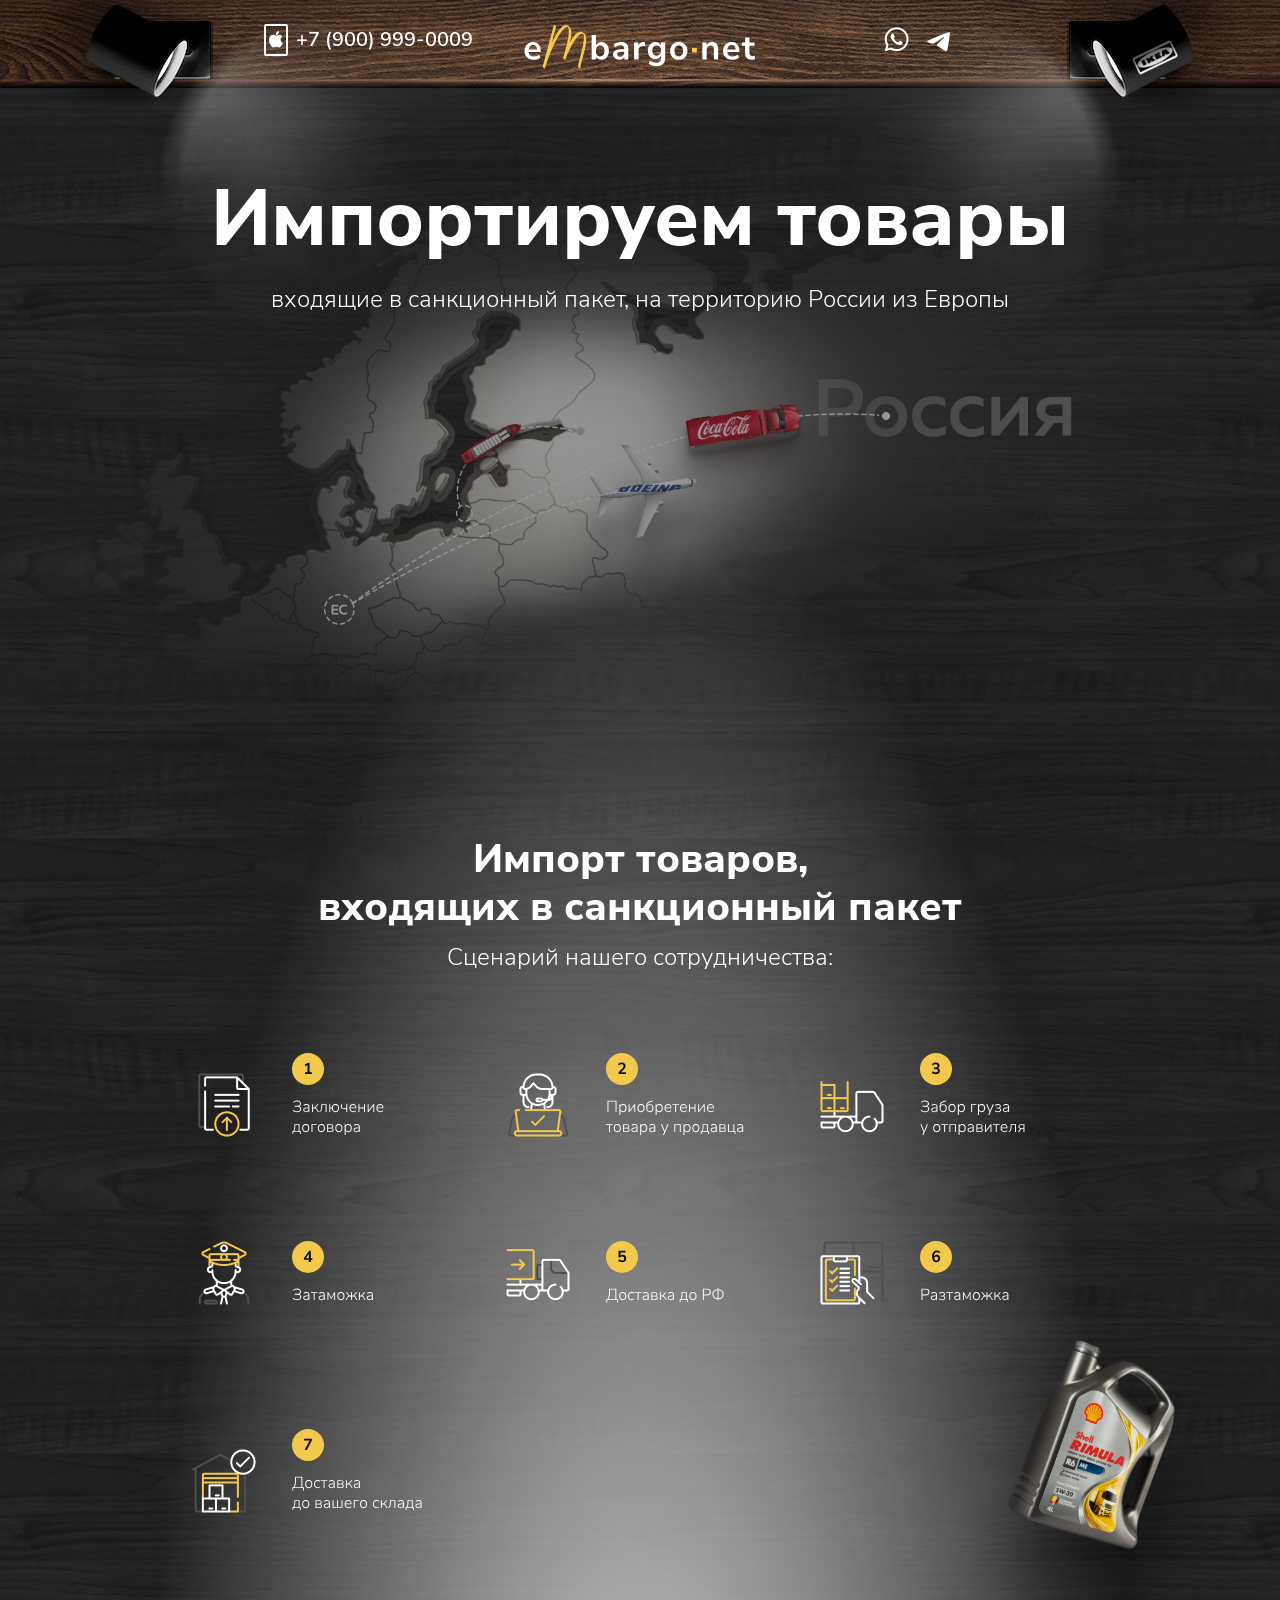
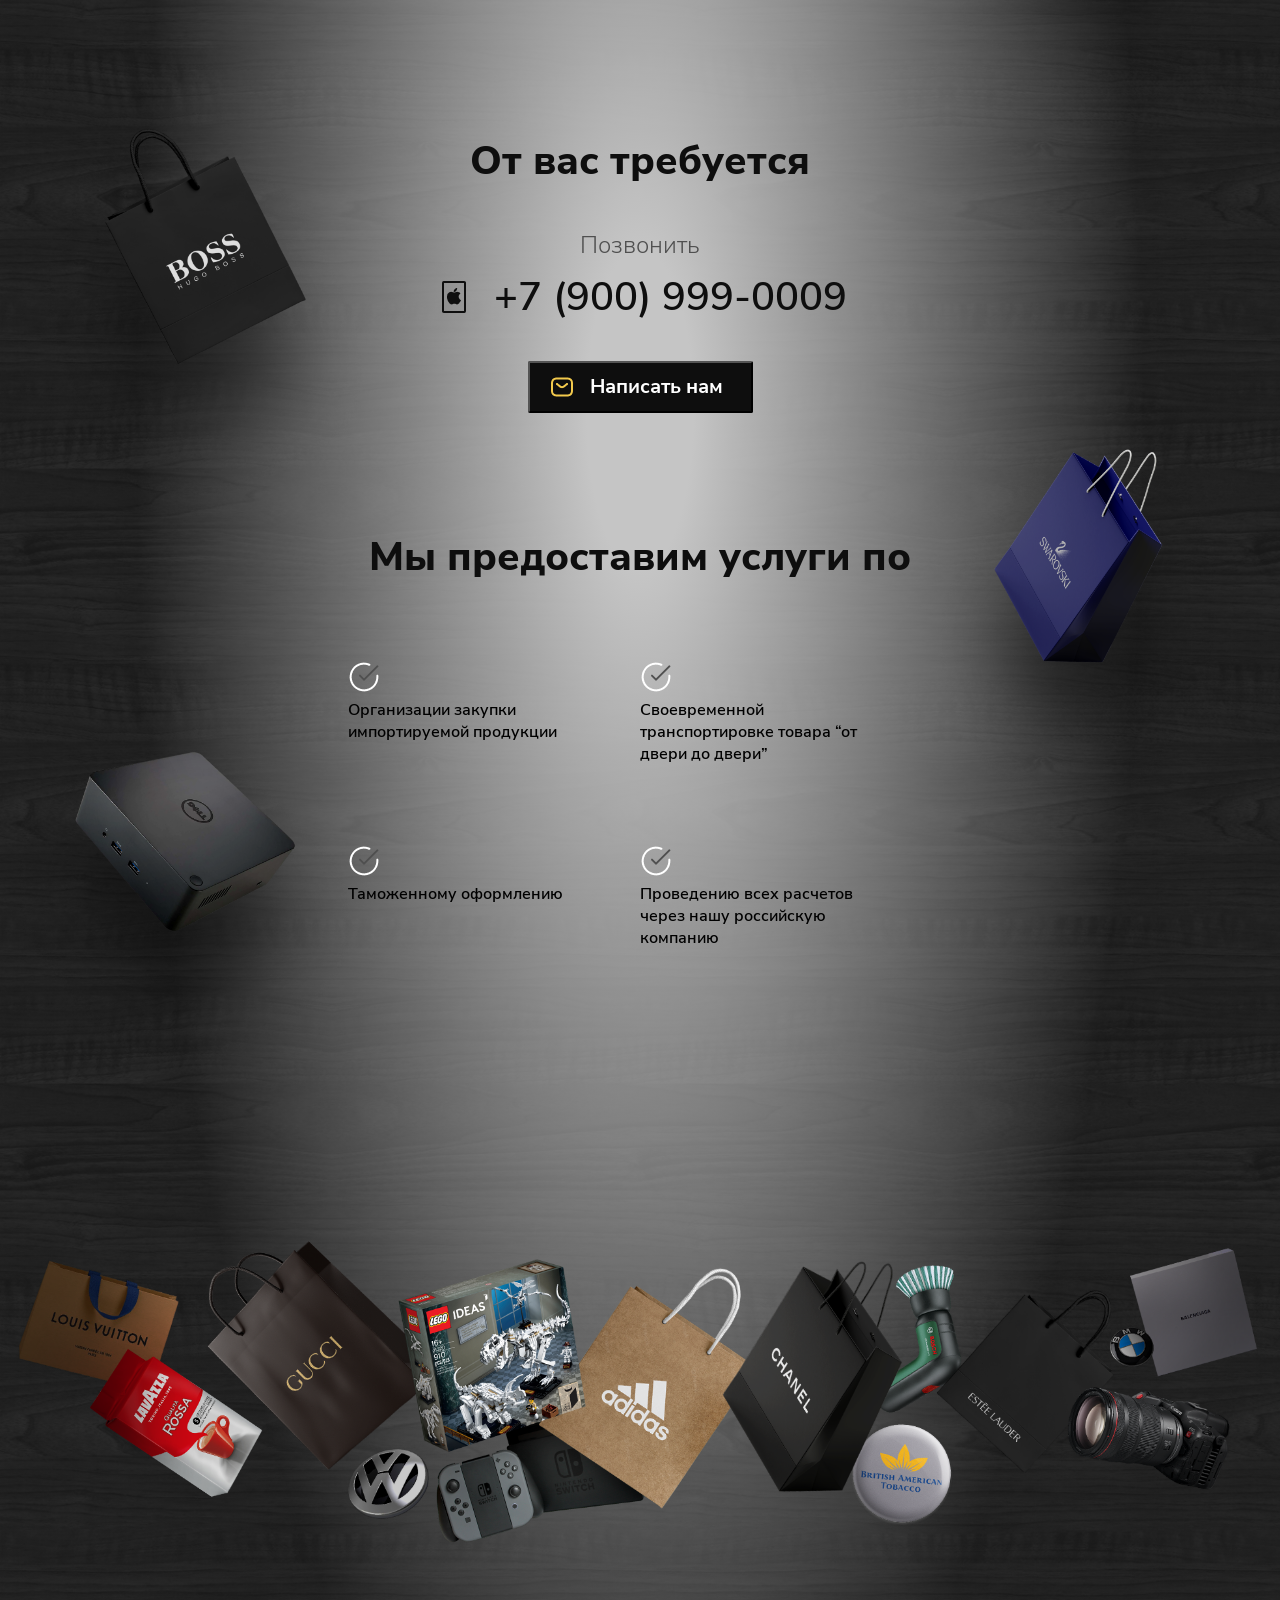
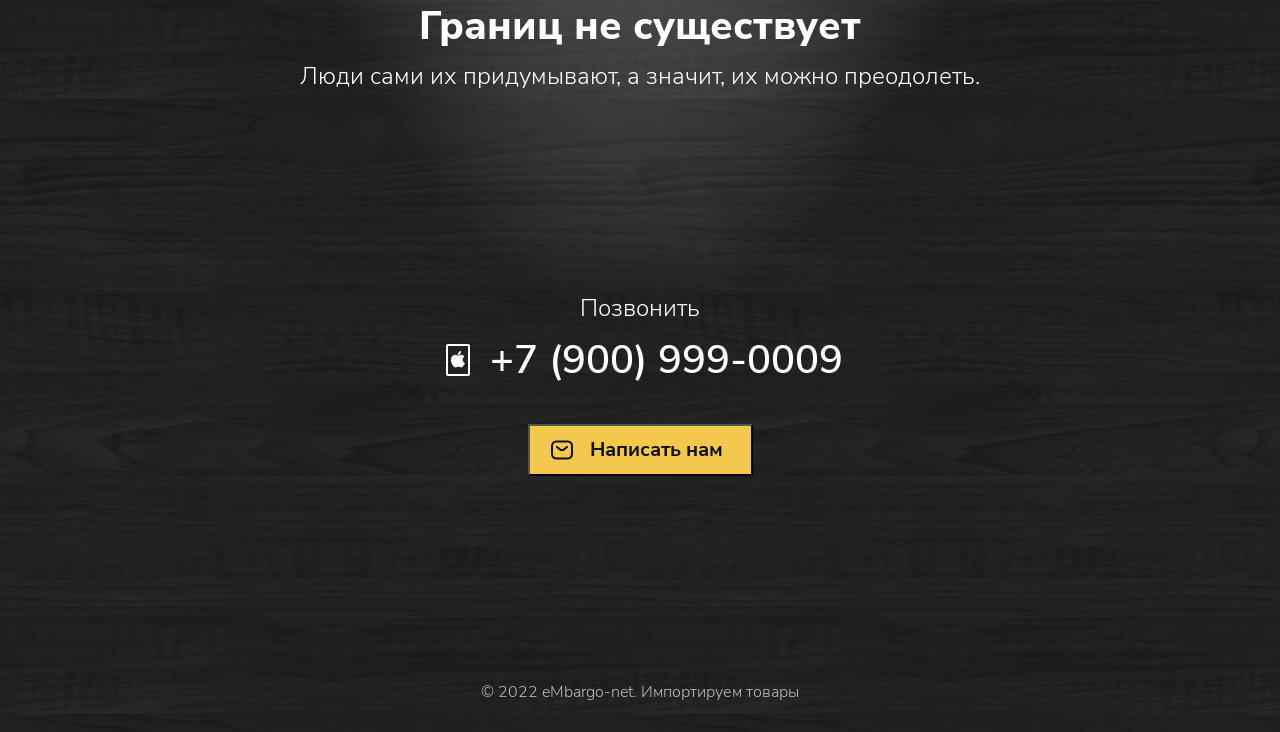
==== main.html @ 3dcdc79e "initial commit" ====
<!DOCTYPE html>
<html lang="ru">
  <head>
    <meta charset="utf-8" />
    <title>eMbargo</title>
    <link rel="stylesheet" href="./main.css" />
  </head>
  <body>
    <header>
      <div class="desctop">
        <img
          src="./images/pic-light-left.svg"
          class="pic-light-left"
          alt="light-left"
        />
        <img
          src="./images/pic-light-right.svg"
          class="pic-light-right"
          alt="light-right"
        />
      </div>
      <div class="mobile">
        <img
          src="./images/pic-light-left-mobile.svg"
          class="pic-light-left"
          alt="light-left"
        />
        <img
          src="./images/pic-light-right-mobile.svg"
          class="pic-light-right"
          alt="light-right"
        />
      </div>
      <div class="tel">
        <img src="./images/tel.svg" alt="tel: +7 (900) 999-0009" />
        <p class="number">+7 (900) 999-0009</p>
      </div>
      <div class="link">
        <a class="tel-mobile" href="tel:+79009990009"
          ><img src="./images/tel.svg" alt="tel: +7 (900) 999-0009"
        /></a>
        <a href="https://api.whatsapp.com/send?phone=79009990009"
          ><img src="./images/WhatsApp.svg" alt="tel: +7 (900) 999-0009"
        /></a>
        <a><img src="./images/Telegram.svg" alt="tel: +7 (900) 999-0009" /></a>
      </div>
    </header>
    <main>
      <div class="map">
        <h1>Импортируем товары</h1>
        <h3>входящие в санкционный пакет, на территорию России из Европы</h3>
      </div>
      <h2>Импорт товаров,</h2>
      <h2>входящих в санкционный пакет</h2>
      <h3>Сценарий нашего сотрудничества:</h3>
      <div class="description">
        <div class="frame">
          <img
            src="./images/Teaser1.png"
            class="teaser"
            alt="Заключение договора"
          />
          <img src="./images/Frame1.svg" alt="Заключение договора" />
        </div>
        <div class="frame">
          <img
            src="./images/Teaser2.png"
            class="teaser"
            alt="Заключение договора"
          />
          <img src="./images/Frame2.svg" alt="Приобретение товара у продавца" />
        </div>
        <div class="frame">
          <img
            src="./images/Teaser3.png"
            class="teaser"
            alt="Заключение договора"
          />
          <img src="./images/Frame3.svg" alt="Забор груза у отправителя" />
        </div>
        <div class="frame">
          <img
            src="./images/Teaser4.png"
            class="teaser"
            alt="Заключение договора"
          />
          <img src="./images/Frame4.svg" alt="Затаможка" />
        </div>
        <div class="frame">
          <img
            src="./images/Teaser5.png"
            class="teaser"
            alt="Заключение договора"
          />
          <img src="./images/Frame5.svg" alt="Доставка до РФ" />
        </div>
        <div class="frame">
          <img
            src="./images/Teaser6.png"
            class="teaser"
            alt="Заключение договора"
          />
          <img src="./images/Frame6.svg" alt="Разтаможка" />
        </div>
        <div class="frame">
          <img
            src="./images/Teaser7.png"
            class="teaser"
            alt="Заключение договора"
          />
          <img src="./images/Frame7.svg" alt="Доставка до вашего склада" />
        </div>
      </div>
      <div class="images">
        <img src="./images/pic-1.png" class="pic-1" alt="pic-1" />
        <img src="./images/pic-2.png" class="pic-2" alt="pic-2" />
      </div>
      <div class="requared">От вас требуется</div>
      <div class="call">Позвонить</div>
      <div class="number-block">
        <img src="./images/Apple.png" alt="tel: +7 (900) 999-0009" />
        <p class="number-black">+7 (900) 999-0009</p>
      </div>
      <div class="button-block">
        <button class="button-dark" type="button">
          <img src="./images/sms.png" alt="sms" />
          <p class="button-dark-text">Написать нам</p>
        </button>
      </div>
      <div class="images">
        <img src="./images/pic-3.png" class="pic-3" alt="pic-3" />
        <img src="./images/pic-4.png" class="pic-4" alt="pic-4" />
      </div>
      <div class="requared">Мы предоставим услуги по</div>
      <div class="facilities">
        <!-- <img src="./facilities.png" alt="Услуги" /> -->
        <div>
          <img
            src="./images/check.png"
            alt="Организации закупки импортируемой продукции"
          />
          <p>Организации закупки импортируемой продукции</p>
        </div>
        <div>
          <img
            src="./images/check.png"
            alt="Своевременной транспортировке товара “от двери до двери”"
          />
          <p>Своевременной транспортировке товара “от двери до двери”</p>
        </div>
        <div>
          <img src="./images/check.png" alt="Таможенному оформлению" />
          <p>Таможенному оформлению</p>
        </div>
        <div>
          <img
            src="./images/check.png"
            alt="Проведению всех расчетов через нашу российскую компанию"
          />
          <p>Проведению всех расчетов через нашу российскую компанию</p>
        </div>
      </div>
      <div class="images desctop">
        <img src="./images/pic-5.png" class="pic-5" alt="pic-5" />
        <img src="./images/pic-6.png" class="pic-6" alt="pic-6" />
      </div>
      <div class="img-wrap">
        <img src="./images/pic-5.png" class="pic-5" alt="pic-5" />
        <img src="./images/pic-6.png" class="pic-6" alt="pic-6" />
      </div>
      <h2>Границ не существует</h2>
      <h3>Люди сами их придумывают, а значит, их можно преодолеть.</h3>
      <div class="call-white">Позвонить</div>
      <div class="number-block">
        <img src="./images/Apple-white.png" alt="tel: +7 (900) 999-0009" />
        <p class="number-white">+7 (900) 999-0009</p>
      </div>
      <div class="button-block">
        <button class="button-yallow" type="button">
          <img src="./images/sms-dark.png" alt="sms" />
          <p class="button-white-text">Написать нам</p>
        </button>
      </div>
      <div class="footer">© 2022 eMbargo-net. Импортируем товары</div>
    </main>
  </body>
</html>
---- main.css ----
@font-face {
  font-family: "NunitoSans-SemiBold";
  src: url(./fonts/NunitoSans/NunitoSans-SemiBold.ttf);
}

@font-face {
  font-family: "NunitoSans-ExtraBold";
  src: url(./fonts/NunitoSans/NunitoSans-ExtraBold.ttf);
}

@font-face {
  font-family: "NunitoSans-Bold";
  src: url(./fonts/NunitoSans/NunitoSans-Bold.ttf);
}

@font-face {
  font-family: "NunitoSans-Light";
  src: url(./fonts/NunitoSans/NunitoSans-Light.ttf);
}

* {
  margin: 0;
  padding: 0;
  font-family: "NunitoSans-SemiBold", sans-serif;
  font-style: normal;
}

header {
  height: 88px;
  background-image: url("./images/eMbargo·net.svg"), url("./images/header.png");
  background-size: 242px 50px, cover;
  background-position: center center, center top;
  background-repeat: no-repeat, no-repeat;
  display: flex;
  justify-content: space-between;
}

.pic-light-left {
  position: absolute;
  top: 0;
}

.pic-light-right {
  position: absolute;
  top: 0;
  right: 0;
}

.mobile {
  display: none;
}

.tel {
  display: flex;
  align-items: center;

  position: absolute;
  top: 20px;
  left: 20%;
}

.number {
  font-family: "NunitoSans-SemiBold", sans-serif;
  font-weight: 600;
  font-size: 20px;
  line-height: 32px;
  color: #ffffff;
}

.link {
  position: absolute;
  top: 20px;
  right: 25%;
}

.tel-mobile {
  display: none;
}

main {
  background-image: radial-gradient(
      50% 50% at 50% 50%,
      rgb(197, 197, 197) 8.33%,
      rgba(49, 49, 49, 0.5) 78.65%
    ),
    url("./images/map.png"), url("./images/bg.png");
  background-position: center top, center top, center top;
  background-size: auto, contain, cover;
  background-repeat: no-repeat, no-repeat, no-repeat;
}

.map {
  padding-bottom: 520px;
}

h1 {
  padding-top: 76px;
  font-family: "NunitoSans-ExtraBold", sans-serif;
  font-weight: 800;
  font-size: 80px;
  line-height: 109px;
  text-align: center;
  color: #ffffff;
}

h3 {
  margin-top: 10px;
  font-family: "NunitoSans-Light", sans-serif;
  font-weight: 300;
  font-size: 24px;
  line-height: 32px;
  text-align: center;
  color: #ffffff;
}

h2 {
  font-family: "NunitoSans-ExtraBold", sans-serif;
  font-weight: 800;
  font-size: 40px;
  line-height: 48px;
  text-align: center;
  color: #ffffff;
}

.description {
  margin-top: 80px;
  margin-left: 15%;
  display: flex;
  flex-direction: row;
  flex-wrap: wrap;
  justify-content: start;
}

.frame {
  margin-bottom: 100px;
  padding-right: 20px;
  width: 294px;
  height: 88px;
}

.teaser {
  margin-right: 32px;
}

.images {
  margin-bottom: 44px;
  position: relative;
  top: 0;
  left: 0;
}

.img-wrap {
  display: none;
}

.pic-1 {
  width: 30%;
  position: absolute;
  top: -300px;
  right: 0px;
}

.pic-2 {
  width: 30%;
  position: absolute;
  top: 80px;
  left: 0px;
}

.requared {
  margin-top: 120px;
  margin-bottom: 44px;
  font-family: "NunitoSans-ExtraBold", sans-serif;
  font-weight: 800;
  font-size: 40px;
  line-height: 48px;
  text-align: center;
  color: #0e0e0e;
}

.call {
  margin-bottom: 16px;
  font-family: "NunitoSans-Light", sans-serif;
  font-weight: 300;
  font-size: 24px;
  line-height: 32px;
  text-align: center;
  color: #4f4f4f;
}

.number-block {
  margin-bottom: 44px;
  display: flex;
  justify-content: center;
}

.number-black {
  margin-left: 20px;
  font-family: "NunitoSans-SemiBold", sans-serif;
  font-weight: 600;
  font-size: 40px;
  line-height: 40px;
  color: #0e0e0e;
}

.button-block {
  display: flex;
  justify-content: center;
}

.button-dark {
  background: #0e0e0e;
  border-radius: 2px;
  padding: 8px 20px;
  width: 225px;
  cursor: pointer;
  display: flex;
  align-items: center;
}

.button-dark-text {
  margin-left: 16px;
  font-family: "NunitoSans-Bold", sans-serif;
  font-weight: 700;
  font-size: 20px;
  line-height: 32px;
  color: #ffffff;
}

.pic-3 {
  width: 30%;
  position: absolute;
  top: 0px;
  right: 0px;
}

.pic-4 {
  width: 30%;
  position: absolute;
  top: 300px;
  left: 0px;
}

.facilities {
  margin-top: 80px;
  margin-left: 25%;
  margin-right: 25%;
  margin-bottom: 200px;
  display: flex;
  flex-wrap: wrap;
  justify-content: center;
}

.facilities div {
  margin-right: 32px;
}

.facilities p {
  width: 260px;
  margin-bottom: 80px;
}

.pic-5 {
  position: relative;
  width: 60%;
}

.pic-6 {
  width: 45%;
  position: absolute;
  top: 0;
  right: 0;
}

.call-white {
  margin-top: 200px;
  margin-bottom: 16px;
  font-family: "NunitoSans-Light", sans-serif;
  font-weight: 300;
  font-size: 24px;
  line-height: 32px;
  text-align: center;
  color: #ffffff;
}

.number-white {
  margin-left: 12px;
  font-family: "NunitoSans-SemiBold", sans-serif;
  font-style: normal;
  font-weight: 600;
  font-size: 40px;
  line-height: 40px;
  color: #ffffff;
}

.button-yallow {
  background: #f2c94c;
  border-radius: 2px;
  padding: 8px 20px;
  width: 225px;
  cursor: pointer;
  display: flex;
  align-items: center;
}

.button-white-text {
  margin-left: 16px;
  font-family: "NunitoSans-Bold", sans-serif;
  font-weight: 700;
  font-size: 20px;
  line-height: 32px;
  color: #0e0e0e;
}

.footer {
  margin-top: 200px;
  padding-bottom: 24px;
  font-family: "NunitoSans-Light", sans-serif;
  font-weight: 300;
  font-size: 16px;
  line-height: 32px;
  text-align: center;
  color: #bdbdbd;
}

@media only screen and (max-width: 1100px) {
  header {
    background-size: 142px 40px, cover;
    background-position: center top, center top;
  }

  .tel {
    display: none;
  }

  .link {
    top: 35px;
    right: 44%;
  }

  .tel-mobile {
    display: inline;
  }
}

@media only screen and (max-width: 900px) {
  main {
    background-position: center top, center 100px, center top;
  }

  h1 {
    padding-top: 40px;

    font-size: 40px;
    line-height: 44px;
  }

  h3 {
    font-size: 20px;
    line-height: 28px;
  }

  .map {
    padding-bottom: 300px;
  }

  .pic-3 {
    top: 200px;
  }
}

@media only screen and (max-width: 740px) {
  .description {
    margin-top: 32px;
    margin-left: 35%;
  }
}

@media only screen and (max-width: 600px) {
  main {
    background-image: radial-gradient(
        50% 50% at 50% 50%,
        rgb(232, 232, 232) 8.33%,
        rgba(75, 75, 75, 0.5) 78.65%
      ),
      url("./images/map.png"), url("./images/bg.png");
    background-position: center top, center 150px, center top;
  }

  .map {
    padding-bottom: 280px;
  }

  .pic-light-left {
    position: absolute;
    top: 0;
  }

  .pic-light-right {
    position: absolute;
    top: 0;
    right: 0;
  }

  .mobile {
    display: block;
  }

  .link {
    right: 35%;
  }

  h2 {
    font-size: 24px;
    line-height: 28px;
  }

  .description {
    margin-top: 35px;
    margin-left: 30%;
  }

  .frame {
    margin-bottom: 20px;
  }

  .pic-1 {
    top: 0px;
    right: 40px;
    width: 60%;
  }

  .pic-2 {
    top: 0px;
    left: 40px;
    width: 60%;
  }

  .requared {
    margin-top: 240px;
    margin-bottom: 32px;
    font-size: 24px;
    line-height: 28px;
  }

  .call {
    margin-bottom: 14px;
    font-size: 20px;
    line-height: 28px;
  }

  .number-block {
    margin-bottom: 38px;
  }

  .number-black {
    font-size: 32px;
  }

  .pic-3 {
    top: 0px;
    right: 90px;
    width: 50%;
  }

  .pic-4 {
    top: 80px;
    left: 90px;
    width: 50%;
  }

  .facilities {
    margin-top: 32px;
    margin-left: 10%;
    margin-right: 10%;
    margin-bottom: 40px;
  }

  .facilities div {
    margin-right: 24px;
  }

  .facilities p {
    width: 125px;
    margin-bottom: 20px;
  }

  .desctop {
    display: none;
  }

  .img-wrap {
    width: 100%;
    height: 700px;
    overflow: hidden;
  }

  .pic-5 {
    position: initial;
    margin-left: -140px;
    min-height: 200px;
    width: 150%;
  }

  .pic-6 {
    position: initial;
    margin-top: -60px;
    margin-left: -60px;
    min-height: 200px;
    width: 120%;
  }

  .call-white {
    margin-top: 80px;
    margin-bottom: 14px;

    font-size: 20px;
    line-height: 28px;
  }

  .number-white {
    font-size: 32px;
  }

  .footer {
    margin-top: 80px;
  }
}
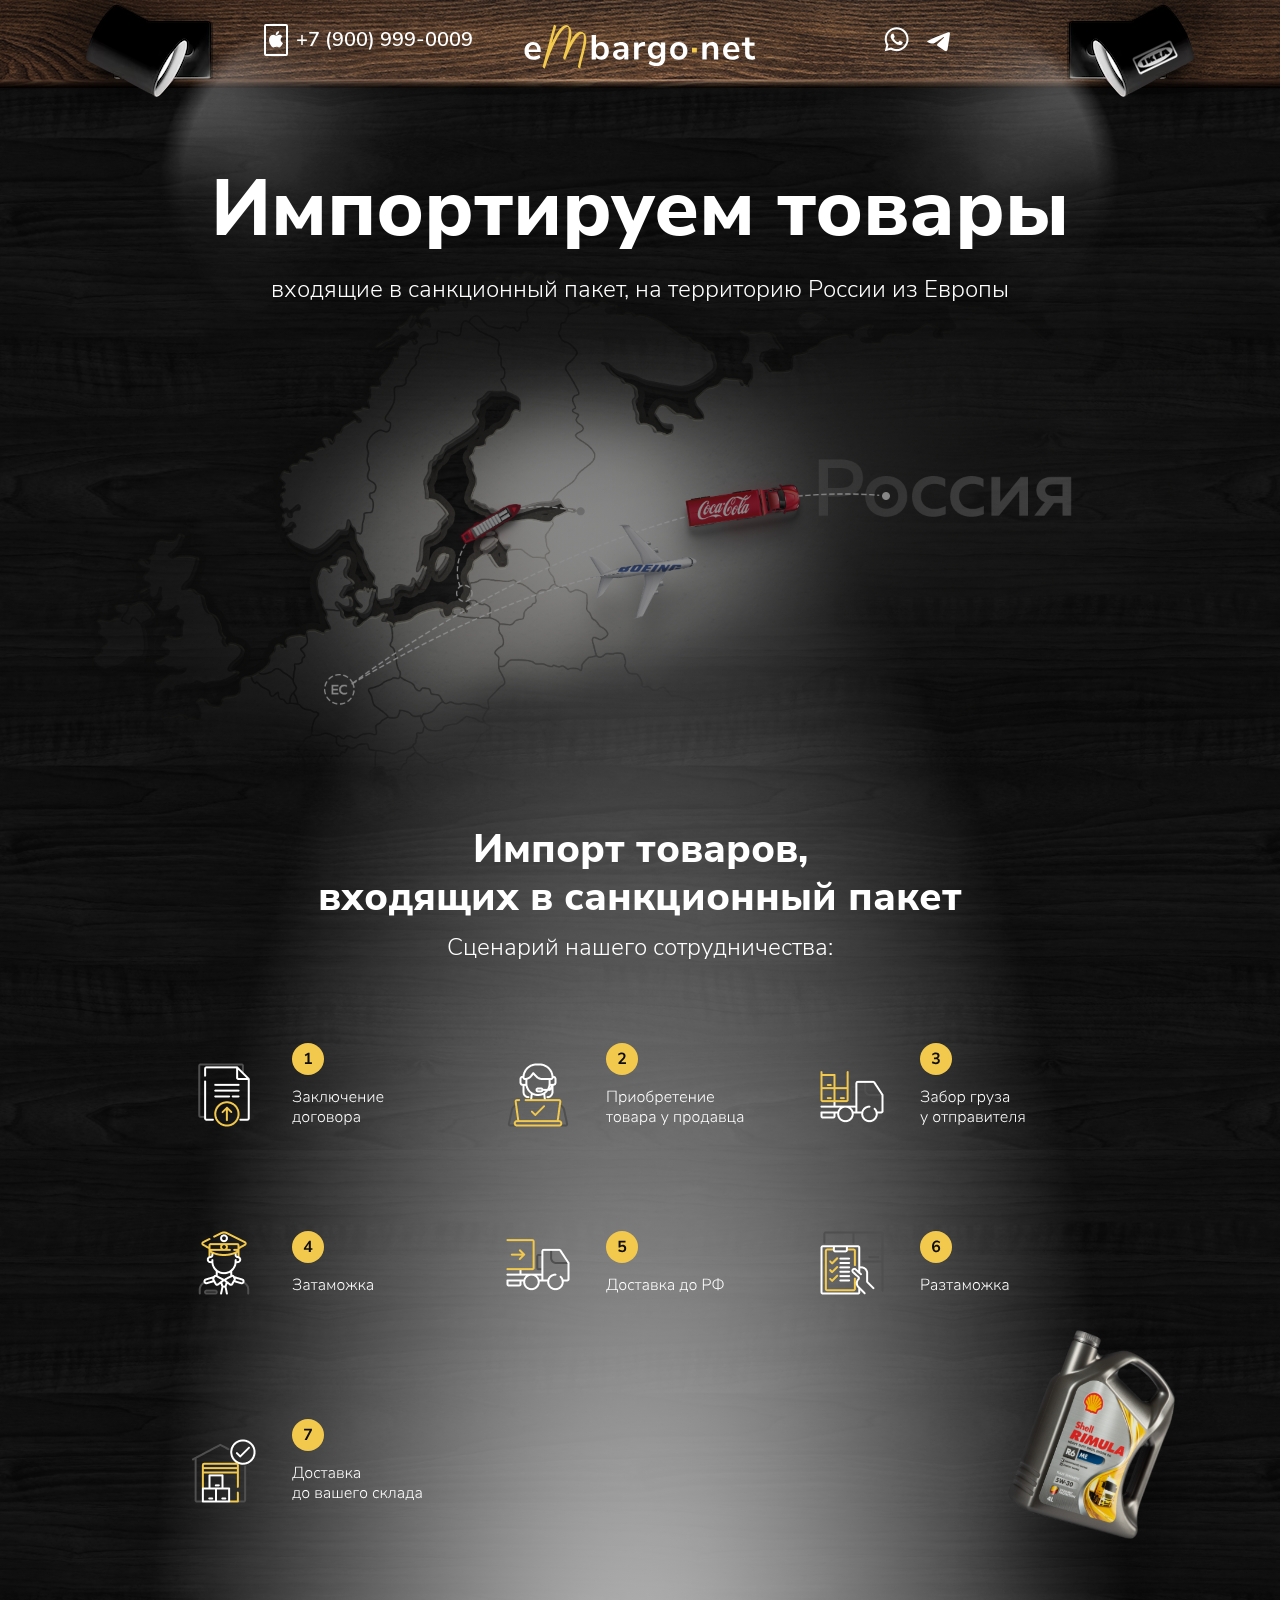
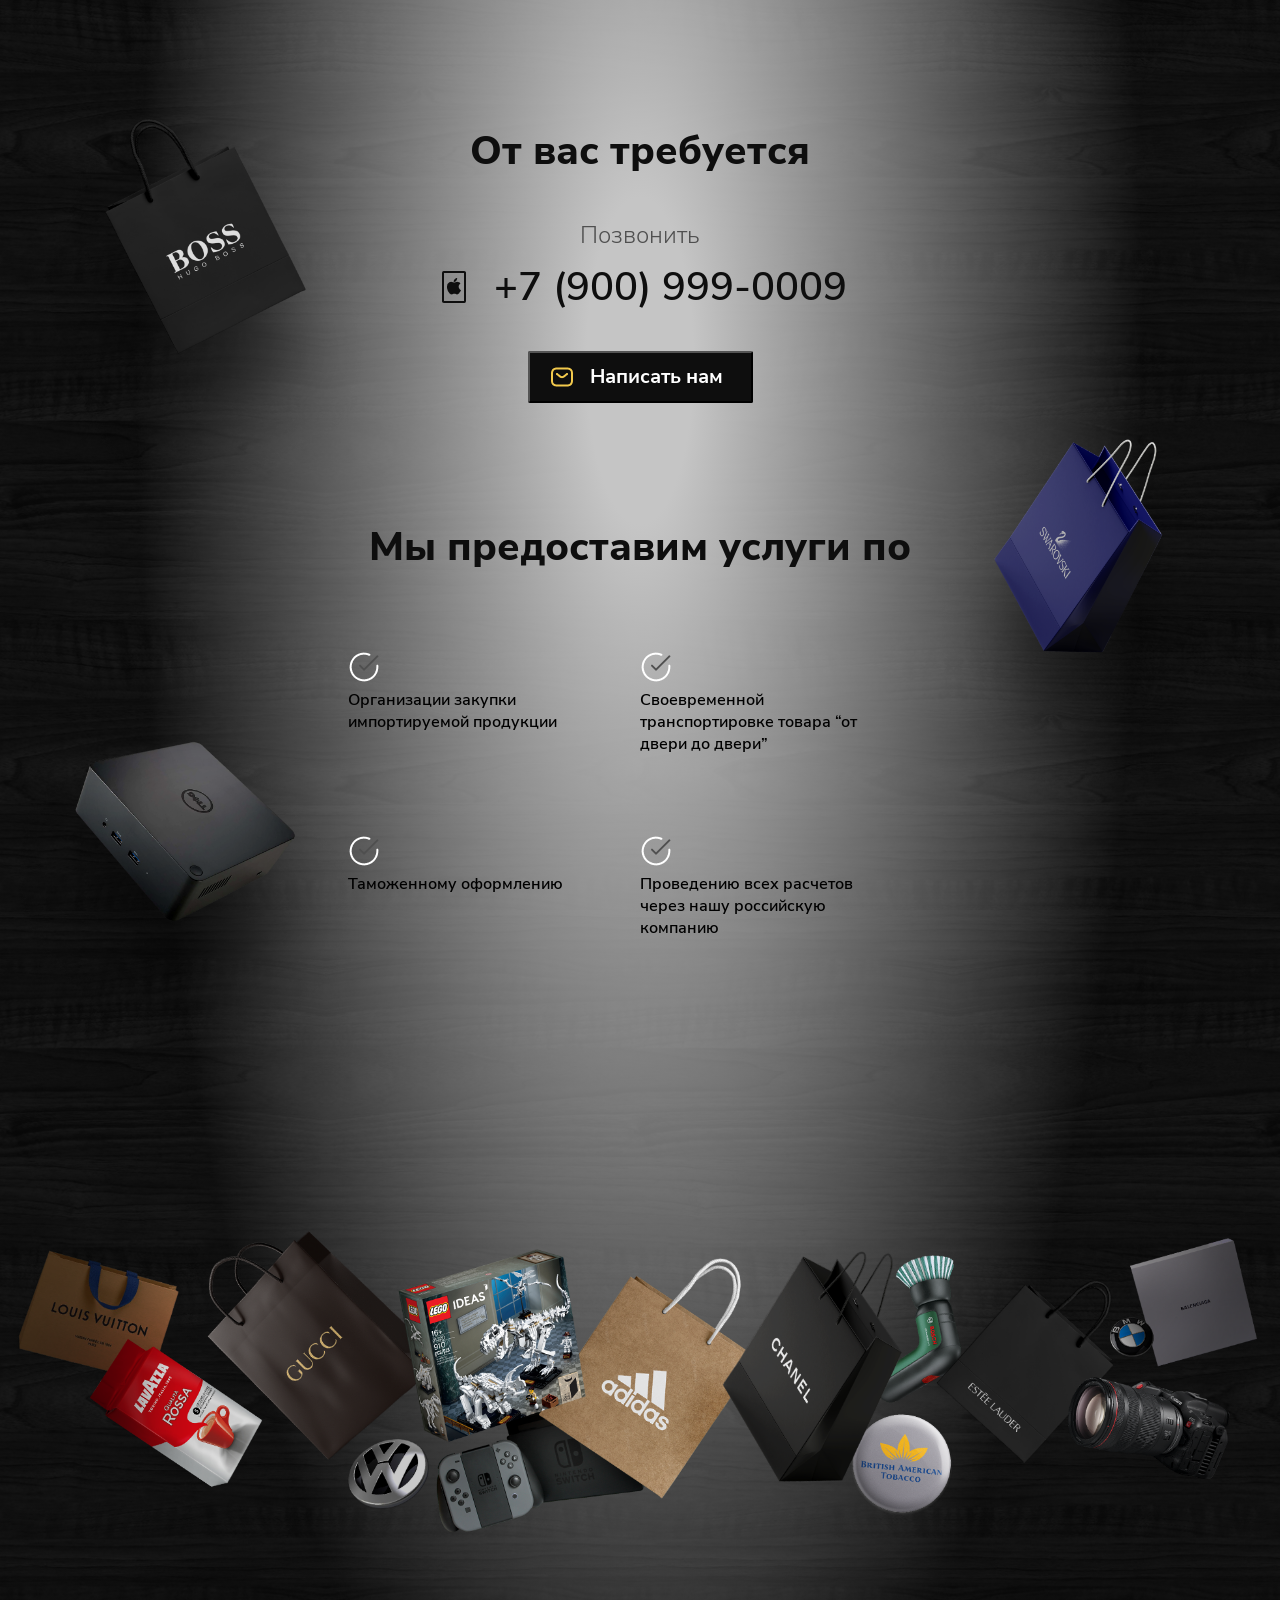
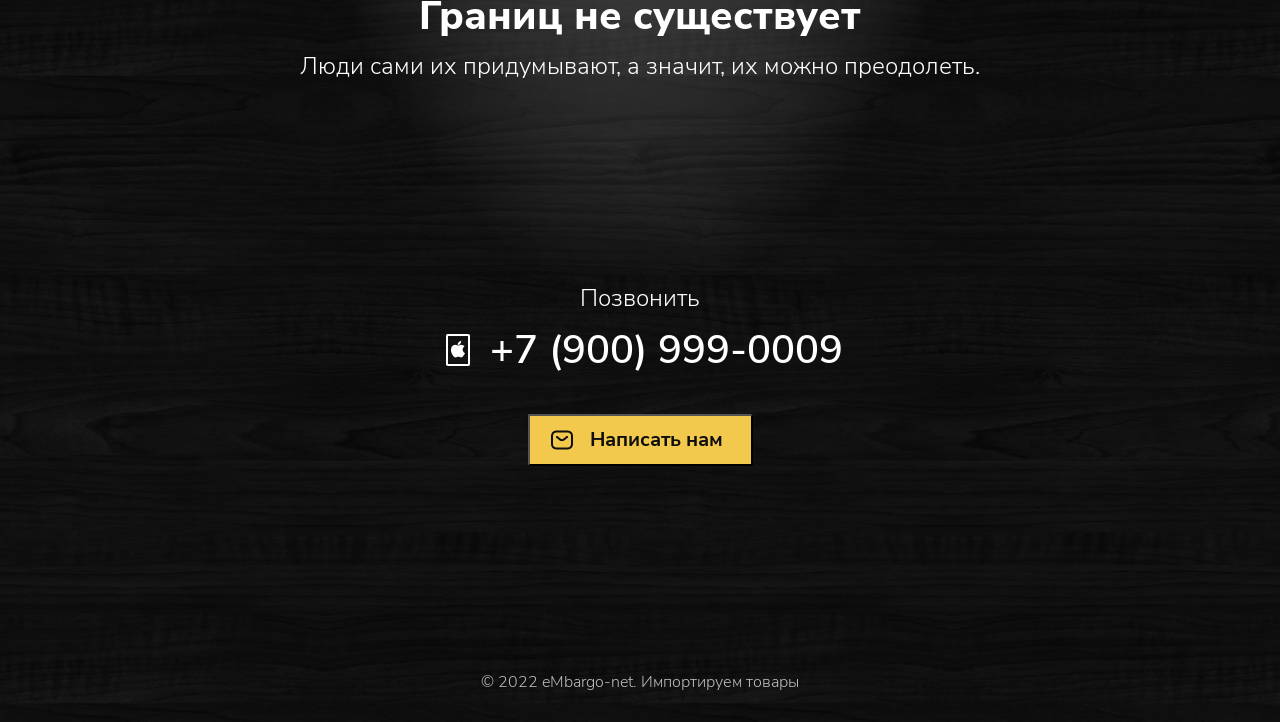
==== commit bc567112: "fix header" ====
--- a/main.html
+++ b/main.html
@@ -7,7 +7,7 @@
   </head>
   <body>
     <header>
-      <div class="desctop">
+      <div class="desktop">
         <img
           src="./images/pic-light-left.svg"
           class="pic-light-left"
@@ -33,7 +33,7 @@
       </div>
       <div class="tel">
         <img src="./images/tel.svg" alt="tel: +7 (900) 999-0009" />
-        <p class="number">+7 (900) 999-0009</p>
+        <p>+7 (900) 999-0009</p>
       </div>
       <div class="link">
         <a class="tel-mobile" href="tel:+79009990009"
@@ -133,7 +133,6 @@
       </div>
       <div class="requared">Мы предоставим услуги по</div>
       <div class="facilities">
-        <!-- <img src="./facilities.png" alt="Услуги" /> -->
         <div>
           <img
             src="./images/check.png"
@@ -160,7 +159,7 @@
           <p>Проведению всех расчетов через нашу российскую компанию</p>
         </div>
       </div>
-      <div class="images desctop">
+      <div class="images desktop">
         <img src="./images/pic-5.png" class="pic-5" alt="pic-5" />
         <img src="./images/pic-6.png" class="pic-6" alt="pic-6" />
       </div>
--- a/main.css
+++ b/main.css
@@ -26,13 +26,20 @@
 }
 
 header {
-  height: 88px;
   background-image: url("./images/eMbargo·net.svg"), url("./images/header.png");
   background-size: 242px 50px, cover;
   background-position: center center, center top;
   background-repeat: no-repeat, no-repeat;
   display: flex;
   justify-content: space-between;
+
+  position: fixed;
+  top: 0;
+  left: 0;
+  height: 88px;
+  width: 100%;
+
+  z-index: 2;
 }
 
 .pic-light-left {
@@ -59,7 +66,7 @@
   left: 20%;
 }
 
-.number {
+.tel p {
   font-family: "NunitoSans-SemiBold", sans-serif;
   font-weight: 600;
   font-size: 20px;
@@ -77,24 +84,26 @@
   display: none;
 }
 
-main {
+body {
   background-image: radial-gradient(
       50% 50% at 50% 50%,
       rgb(197, 197, 197) 8.33%,
-      rgba(49, 49, 49, 0.5) 78.65%
+      rgba(15, 15, 15, 0.5) 78.65%
     ),
     url("./images/map.png"), url("./images/bg.png");
-  background-position: center top, center top, center top;
+  background-position: center top, center 168px, center top;
   background-size: auto, contain, cover;
   background-repeat: no-repeat, no-repeat, no-repeat;
 }
 
 .map {
+  padding-left: 5px;
+  padding-right: 5px;
   padding-bottom: 520px;
 }
 
 h1 {
-  padding-top: 76px;
+  padding-top: 154px;
   font-family: "NunitoSans-ExtraBold", sans-serif;
   font-weight: 800;
   font-size: 80px;
@@ -344,12 +353,12 @@
 }
 
 @media only screen and (max-width: 900px) {
-  main {
+  body {
     background-position: center top, center 100px, center top;
   }
 
   h1 {
-    padding-top: 40px;
+    padding-top: 128px;
 
     font-size: 40px;
     line-height: 44px;
@@ -377,18 +386,14 @@
 }
 
 @media only screen and (max-width: 600px) {
-  main {
-    background-image: radial-gradient(
-        50% 50% at 50% 50%,
-        rgb(232, 232, 232) 8.33%,
-        rgba(75, 75, 75, 0.5) 78.65%
-      ),
-      url("./images/map.png"), url("./images/bg.png");
-    background-position: center top, center 150px, center top;
-  }
-
-  .map {
-    padding-bottom: 280px;
+  header {
+    background-image: url("./images/eMbargo·net.svg"),
+      url("./images/header-mobile.png");
+    background-size: auto 30px, 100% 88px;
+    background-position: center top, center top;
+    background-repeat: no-repeat, no-repeat;
+    display: flex;
+    justify-content: space-between;
   }
 
   .pic-light-left {
@@ -407,7 +412,26 @@
   }
 
   .link {
-    right: 35%;
+    top: 30px;
+    right: 40%;
+  }
+
+  .link img {
+    height: 25px;
+  }
+
+  body {
+    background-image: radial-gradient(
+        50% 50% at 50% 50%,
+        rgb(232, 232, 232) 8.33%,
+        rgba(50, 50, 50, 0.5) 78.65%
+      ),
+      url("./images/map.png"), url("./images/bg.png");
+    background-position: center top, center 200px, center top;
+  }
+
+  .map {
+    padding-bottom: 280px;
   }
 
   h2 {
@@ -485,11 +509,12 @@
     margin-bottom: 20px;
   }
 
-  .desctop {
+  .desktop {
     display: none;
   }
 
   .img-wrap {
+    display: block;
     width: 100%;
     height: 700px;
     overflow: hidden;
